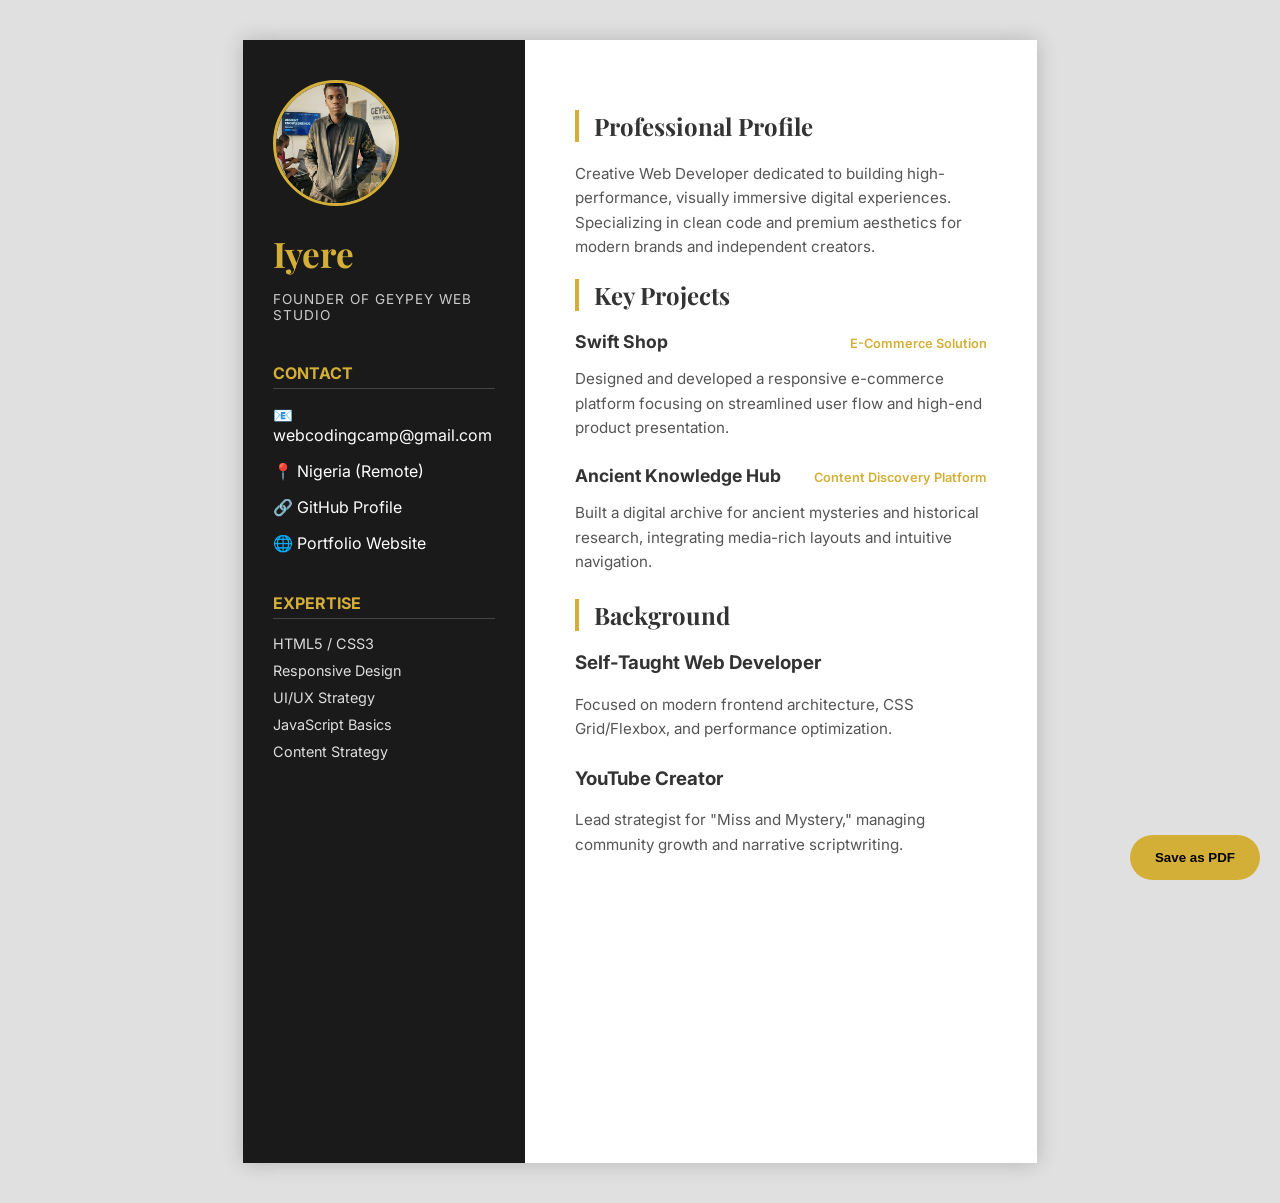
==== resume.html @ 139a02fc "Initial portfolio deployment" ====
<!DOCTYPE html>
<html lang="en">
<head>
    <meta charset="UTF-8">
    <meta name="viewport" content="width=device-width, initial-scale=1.0">
    <title>Iyere | Web Developer Resume</title>
    <link rel="stylesheet" href="resume-style.css">
    <link href="https://fonts.googleapis.com/css2?family=Inter:wght@300;400;600&family=Playfair+Display:wght@700&display=swap" rel="stylesheet">
</head>
<body>

    <div class="resume-container">
        <aside class="sidebar">
            <div class="profile-section">
                <img src="/img/resume-image.png" alt="Iyere" class="resume-photo">
                <h1>Iyere</h1>
                <p class="tagline">Founder of Geypey Web Studio</p>
            </div>

            <div class="contact-info">
                <h3>Contact</h3>
                <p>📧 webcodingcamp@gmail.com</p>
                <p>📍 Nigeria (Remote)</p>
                <p>🔗 <a href="https://github.com/iyeregodpower-ctrl" target="_blank">GitHub Profile</a></p>
                <p>🌐 <a href="#" target="_blank">Portfolio Website</a></p>
            </div>

            <div class="skills-section">
                <h3>Expertise</h3>
                <ul>
                    <li>HTML5 / CSS3</li>
                    <li>Responsive Design</li>
                    <li>UI/UX Strategy</li>
                    <li>JavaScript Basics</li>
                    <li>Content Strategy</li>
                </ul>
            </div>
        </aside>

        <main class="main-content">
            <section class="summary">
                <h2>Professional Profile</h2>
                <p>Creative Web Developer dedicated to building high-performance, visually immersive digital experiences. Specializing in clean code and premium aesthetics for modern brands and independent creators.</p>
            </section>

            <section class="projects">
                <h2>Key Projects</h2>
                
                <div class="project-item">
                    <div class="project-header">
                        <h3>Swift Shop</h3>
                        <span>E-Commerce Solution</span>
                    </div>
                    <p>Designed and developed a responsive e-commerce platform focusing on streamlined user flow and high-end product presentation.</p>
                </div>

                <div class="project-item">
                    <div class="project-header">
                        <h3>Ancient Knowledge Hub</h3>
                        <span>Content Discovery Platform</span>
                    </div>
                    <p>Built a digital archive for ancient mysteries and historical research, integrating media-rich layouts and intuitive navigation.</p>
                </div>
            </section>

            <section class="education">
                <h2>Background</h2>
                <div class="edu-item">
                    <h3>Self-Taught Web Developer</h3>
                    <p>Focused on modern frontend architecture, CSS Grid/Flexbox, and performance optimization.</p>
                </div>
                <div class="edu-item">
                    <h3>YouTube Creator</h3>
                    <p>Lead strategist for "Miss and Mystery," managing community growth and narrative scriptwriting.</p>
                </div>
            </section>
        </main>
    </div>

    <button onclick="window.print()" class="print-btn">Save as PDF</button>

</body>
</html>
---- resume-style.css ----
:root {
    --gold: #d4af37;
    --dark: #1a1a1a;
    --gray: #f4f4f4;
    --text: #333;
}

body {
    background: #e0e0e0;
    font-family: 'Inter', sans-serif;
    margin: 0;
    display: flex;
    justify-content: center;
    padding: 40px 0;
}

.resume-container {
    background: #fff;
    width: 210mm; /* A4 Width */
    min-height: 297mm; /* A4 Height */
    display: flex;
    box-shadow: 0 0 20px rgba(0,0,0,0.2);
}

/* Sidebar */
.sidebar {
    width: 35%;
    background: var(--dark);
    color: #fff;
    padding: 40px 30px;
}

.resume-photo {
    width: 120px;
    height: 120px;
    border-radius: 50%;
    border: 3px solid var(--gold);
    margin-bottom: 20px;
    object-fit: cover;
}

.sidebar h1 {
    font-family: 'Playfair Display', serif;
    font-size: 2.2rem;
    margin: 0;
    color: var(--gold);
}

.tagline {
    font-size: 0.85rem;
    color: #ccc;
    text-transform: uppercase;
    letter-spacing: 1px;
}

.sidebar h3 {
    color: var(--gold);
    border-bottom: 1px solid #444;
    padding-bottom: 5px;
    margin-top: 40px;
    font-size: 1rem;
    text-transform: uppercase;
}

.sidebar ul {
    list-style: none;
    padding: 0;
}

.sidebar li {
    margin-bottom: 10px;
    font-size: 0.9rem;
    color: #ddd;
}

.sidebar a { color: #fff; text-decoration: none; }

/* Main Content */
.main-content {
    width: 65%;
    padding: 50px;
    color: var(--text);
}

.main-content h2 {
    font-family: 'Playfair Display', serif;
    font-size: 1.5rem;
    border-left: 4px solid var(--gold);
    padding-left: 15px;
    margin-bottom: 20px;
}

.project-item, .edu-item {
    margin-bottom: 25px;
}

.project-header {
    display: flex;
    justify-content: space-between;
    align-items: baseline;
}

.project-header h3 { margin: 0; font-size: 1.1rem; }
.project-header span { color: var(--gold); font-weight: 600; font-size: 0.8rem; }

.main-content p {
    font-size: 0.95rem;
    line-height: 1.6;
    color: #555;
}

/* Print Button */
.print-btn {
    position: fixed;
    bottom: 20px;
    right: 20px;
    padding: 15px 25px;
    background: var(--gold);
    border: none;
    cursor: pointer;
    font-weight: bold;
    border-radius: 50px;
}

/* PRINT SETTINGS */
@media print {
    body { background: white; padding: 0; }
    .resume-container { box-shadow: none; width: 100%; }
    .print-btn { display: none; }
}
@media (max-width: 768px) {
    /* 1. Force the Contact Section to Stack */
    .contact-container {
        display: flex;
        flex-direction: column; /* This moves the form UNDER the text */
        align-items: center;    /* Centers everything horizontally */
        gap: 40px;
        width: 100% !important;
        padding: 0 5%;          /* Small side breathing room */
    }

    /* 2. Make Text and Form take 100% Width */
    .contact-text, 
    .contact-form {
        width: 100% !important;
        max-width: 100% !important;
        text-align: center;     /* Centers the headings and paragraphs */
    }

    /* 3. Center the Form Inputs and Button */
    .contact-form {
        margin: 0 auto;
        padding: 30px 20px;
    }

    .contact-form .btn {
        width: 100%;            /* Big, easy-to-tap button */
    }

    /* 4. Fix About Section and Resume Button */
    .about-container {
        flex-direction: column;
        text-align: center;
        width: 100%;
    }

    .resume-btn {
        width: 100%;
        display: block;
        margin-top: 20px;
    }
}

/* --- MOBILE FULL-WIDTH RESET --- */
@media (max-width: 768px) {
    /* 1. Remove the side-by-side flex layout */
    .resume-container {
        display: block; /* Stacks aside and main vertically */
        width: 100%;
        padding: 20px;
        box-shadow: none;
    }

    /* 2. Transform the Sidebar into a Top Header */
    .sidebar {
        width: 100% !important; /* Full width on mobile */
        text-align: center;
        padding: 40px 20px;
        border-radius: 15px 15px 0 0;
    }

    .resume-photo {
        margin: 0 auto 20px auto; /* Centers your image */
    }

    /* 3. Make Contact & Skills horizontal for better flow */
    .contact-info, .skills-section {
        display: block;
        text-align: center;
    }

    .sidebar ul {
        display: flex;
        flex-wrap: wrap;
        justify-content: center;
        gap: 15px;
        padding: 0;
    }

    /* 4. Expand Main Content to Full Screen */
    .main-content {
        width: 100% !important; /* Full width on mobile */
        padding: 40px 20px;
    }

    /* 5. Center the Titles for a Premium Feel */
    .main-content h2 {
        text-align: center;
        border-left: none;
        border-bottom: 2px solid var(--gold);
        padding-left: 0;
        padding-bottom: 10px;
    }
}
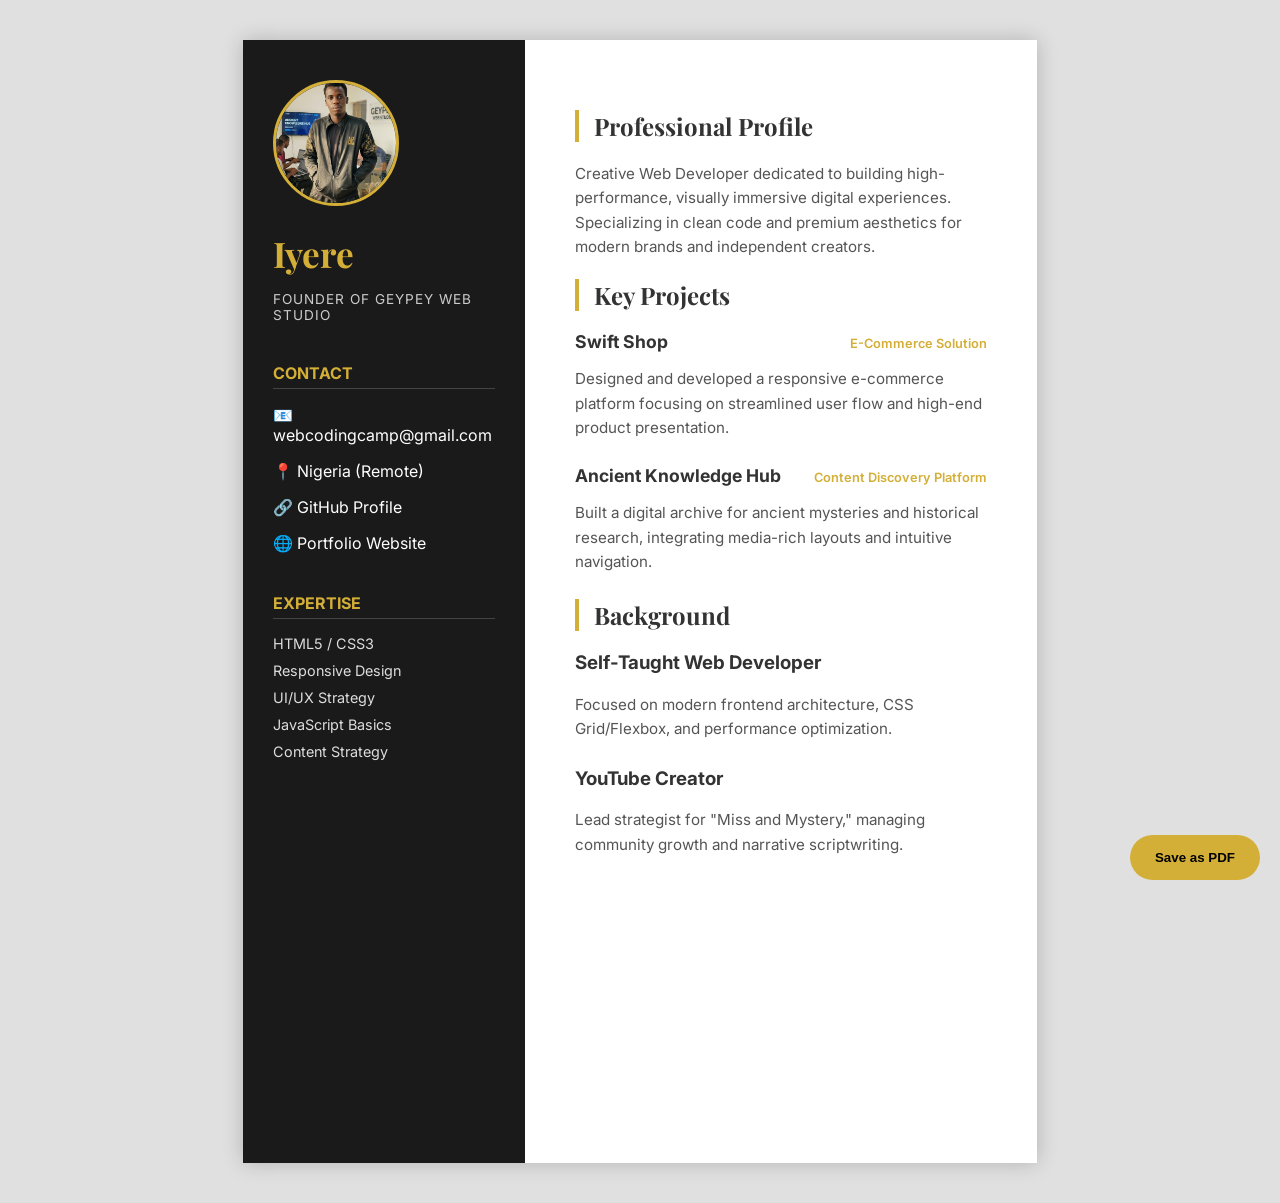
==== commit acca3ac4: "Add files via upload" ====
--- a/resume.html
+++ b/resume.html
@@ -1,83 +1,83 @@
-<!DOCTYPE html>
-<html lang="en">
-<head>
-    <meta charset="UTF-8">
-    <meta name="viewport" content="width=device-width, initial-scale=1.0">
-    <title>Iyere | Web Developer Resume</title>
-    <link rel="stylesheet" href="resume-style.css">
-    <link href="https://fonts.googleapis.com/css2?family=Inter:wght@300;400;600&family=Playfair+Display:wght@700&display=swap" rel="stylesheet">
-</head>
-<body>
-
-    <div class="resume-container">
-        <aside class="sidebar">
-            <div class="profile-section">
-                <img src="/img/resume-image.png" alt="Iyere" class="resume-photo">
-                <h1>Iyere</h1>
-                <p class="tagline">Founder of Geypey Web Studio</p>
-            </div>
-
-            <div class="contact-info">
-                <h3>Contact</h3>
-                <p>📧 webcodingcamp@gmail.com</p>
-                <p>📍 Nigeria (Remote)</p>
-                <p>🔗 <a href="https://github.com/iyeregodpower-ctrl" target="_blank">GitHub Profile</a></p>
-                <p>🌐 <a href="#" target="_blank">Portfolio Website</a></p>
-            </div>
-
-            <div class="skills-section">
-                <h3>Expertise</h3>
-                <ul>
-                    <li>HTML5 / CSS3</li>
-                    <li>Responsive Design</li>
-                    <li>UI/UX Strategy</li>
-                    <li>JavaScript Basics</li>
-                    <li>Content Strategy</li>
-                </ul>
-            </div>
-        </aside>
-
-        <main class="main-content">
-            <section class="summary">
-                <h2>Professional Profile</h2>
-                <p>Creative Web Developer dedicated to building high-performance, visually immersive digital experiences. Specializing in clean code and premium aesthetics for modern brands and independent creators.</p>
-            </section>
-
-            <section class="projects">
-                <h2>Key Projects</h2>
-                
-                <div class="project-item">
-                    <div class="project-header">
-                        <h3>Swift Shop</h3>
-                        <span>E-Commerce Solution</span>
-                    </div>
-                    <p>Designed and developed a responsive e-commerce platform focusing on streamlined user flow and high-end product presentation.</p>
-                </div>
-
-                <div class="project-item">
-                    <div class="project-header">
-                        <h3>Ancient Knowledge Hub</h3>
-                        <span>Content Discovery Platform</span>
-                    </div>
-                    <p>Built a digital archive for ancient mysteries and historical research, integrating media-rich layouts and intuitive navigation.</p>
-                </div>
-            </section>
-
-            <section class="education">
-                <h2>Background</h2>
-                <div class="edu-item">
-                    <h3>Self-Taught Web Developer</h3>
-                    <p>Focused on modern frontend architecture, CSS Grid/Flexbox, and performance optimization.</p>
-                </div>
-                <div class="edu-item">
-                    <h3>YouTube Creator</h3>
-                    <p>Lead strategist for "Miss and Mystery," managing community growth and narrative scriptwriting.</p>
-                </div>
-            </section>
-        </main>
-    </div>
-
-    <button onclick="window.print()" class="print-btn">Save as PDF</button>
-
-</body>
+<!DOCTYPE html>
+<html lang="en">
+<head>
+    <meta charset="UTF-8">
+    <meta name="viewport" content="width=device-width, initial-scale=1.0">
+    <title>Iyere | Web Developer Resume</title>
+    <link rel="stylesheet" href="resume-style.css">
+    <link href="https://fonts.googleapis.com/css2?family=Inter:wght@300;400;600&family=Playfair+Display:wght@700&display=swap" rel="stylesheet">
+</head>
+<body>
+
+    <div class="resume-container">
+        <aside class="sidebar">
+            <div class="profile-section">
+                <img src="/img/resume-image.png" alt="Iyere" class="resume-photo">
+                <h1>Iyere</h1>
+                <p class="tagline">Founder of Geypey Web Studio</p>
+            </div>
+
+            <div class="contact-info">
+                <h3>Contact</h3>
+                <p>📧 webcodingcamp@gmail.com</p>
+                <p>📍 Nigeria (Remote)</p>
+                <p>🔗 <a href="https://github.com/iyeregodpower-ctrl" target="_blank">GitHub Profile</a></p>
+                <p>🌐 <a href="#" target="_blank">Portfolio Website</a></p>
+            </div>
+
+            <div class="skills-section">
+                <h3>Expertise</h3>
+                <ul>
+                    <li>HTML5 / CSS3</li>
+                    <li>Responsive Design</li>
+                    <li>UI/UX Strategy</li>
+                    <li>JavaScript Basics</li>
+                    <li>Content Strategy</li>
+                </ul>
+            </div>
+        </aside>
+
+        <main class="main-content">
+            <section class="summary">
+                <h2>Professional Profile</h2>
+                <p>Creative Web Developer dedicated to building high-performance, visually immersive digital experiences. Specializing in clean code and premium aesthetics for modern brands and independent creators.</p>
+            </section>
+
+            <section class="projects">
+                <h2>Key Projects</h2>
+                
+                <div class="project-item">
+                    <div class="project-header">
+                        <h3>Swift Shop</h3>
+                        <span>E-Commerce Solution</span>
+                    </div>
+                    <p>Designed and developed a responsive e-commerce platform focusing on streamlined user flow and high-end product presentation.</p>
+                </div>
+
+                <div class="project-item">
+                    <div class="project-header">
+                        <h3>Ancient Knowledge Hub</h3>
+                        <span>Content Discovery Platform</span>
+                    </div>
+                    <p>Built a digital archive for ancient mysteries and historical research, integrating media-rich layouts and intuitive navigation.</p>
+                </div>
+            </section>
+
+            <section class="education">
+                <h2>Background</h2>
+                <div class="edu-item">
+                    <h3>Self-Taught Web Developer</h3>
+                    <p>Focused on modern frontend architecture, CSS Grid/Flexbox, and performance optimization.</p>
+                </div>
+                <div class="edu-item">
+                    <h3>YouTube Creator</h3>
+                    <p>Lead strategist for "Miss and Mystery," managing community growth and narrative scriptwriting.</p>
+                </div>
+            </section>
+        </main>
+    </div>
+
+    <button onclick="window.print()" class="print-btn">Save as PDF</button>
+
+</body>
 </html>
--- a/resume-style.css
+++ b/resume-style.css
@@ -1,224 +1,224 @@
-:root {
-    --gold: #d4af37;
-    --dark: #1a1a1a;
-    --gray: #f4f4f4;
-    --text: #333;
-}
-
-body {
-    background: #e0e0e0;
-    font-family: 'Inter', sans-serif;
-    margin: 0;
-    display: flex;
-    justify-content: center;
-    padding: 40px 0;
-}
-
-.resume-container {
-    background: #fff;
-    width: 210mm; /* A4 Width */
-    min-height: 297mm; /* A4 Height */
-    display: flex;
-    box-shadow: 0 0 20px rgba(0,0,0,0.2);
-}
-
-/* Sidebar */
-.sidebar {
-    width: 35%;
-    background: var(--dark);
-    color: #fff;
-    padding: 40px 30px;
-}
-
-.resume-photo {
-    width: 120px;
-    height: 120px;
-    border-radius: 50%;
-    border: 3px solid var(--gold);
-    margin-bottom: 20px;
-    object-fit: cover;
-}
-
-.sidebar h1 {
-    font-family: 'Playfair Display', serif;
-    font-size: 2.2rem;
-    margin: 0;
-    color: var(--gold);
-}
-
-.tagline {
-    font-size: 0.85rem;
-    color: #ccc;
-    text-transform: uppercase;
-    letter-spacing: 1px;
-}
-
-.sidebar h3 {
-    color: var(--gold);
-    border-bottom: 1px solid #444;
-    padding-bottom: 5px;
-    margin-top: 40px;
-    font-size: 1rem;
-    text-transform: uppercase;
-}
-
-.sidebar ul {
-    list-style: none;
-    padding: 0;
-}
-
-.sidebar li {
-    margin-bottom: 10px;
-    font-size: 0.9rem;
-    color: #ddd;
-}
-
-.sidebar a { color: #fff; text-decoration: none; }
-
-/* Main Content */
-.main-content {
-    width: 65%;
-    padding: 50px;
-    color: var(--text);
-}
-
-.main-content h2 {
-    font-family: 'Playfair Display', serif;
-    font-size: 1.5rem;
-    border-left: 4px solid var(--gold);
-    padding-left: 15px;
-    margin-bottom: 20px;
-}
-
-.project-item, .edu-item {
-    margin-bottom: 25px;
-}
-
-.project-header {
-    display: flex;
-    justify-content: space-between;
-    align-items: baseline;
-}
-
-.project-header h3 { margin: 0; font-size: 1.1rem; }
-.project-header span { color: var(--gold); font-weight: 600; font-size: 0.8rem; }
-
-.main-content p {
-    font-size: 0.95rem;
-    line-height: 1.6;
-    color: #555;
-}
-
-/* Print Button */
-.print-btn {
-    position: fixed;
-    bottom: 20px;
-    right: 20px;
-    padding: 15px 25px;
-    background: var(--gold);
-    border: none;
-    cursor: pointer;
-    font-weight: bold;
-    border-radius: 50px;
-}
-
-/* PRINT SETTINGS */
-@media print {
-    body { background: white; padding: 0; }
-    .resume-container { box-shadow: none; width: 100%; }
-    .print-btn { display: none; }
-}
-@media (max-width: 768px) {
-    /* 1. Force the Contact Section to Stack */
-    .contact-container {
-        display: flex;
-        flex-direction: column; /* This moves the form UNDER the text */
-        align-items: center;    /* Centers everything horizontally */
-        gap: 40px;
-        width: 100% !important;
-        padding: 0 5%;          /* Small side breathing room */
-    }
-
-    /* 2. Make Text and Form take 100% Width */
-    .contact-text, 
-    .contact-form {
-        width: 100% !important;
-        max-width: 100% !important;
-        text-align: center;     /* Centers the headings and paragraphs */
-    }
-
-    /* 3. Center the Form Inputs and Button */
-    .contact-form {
-        margin: 0 auto;
-        padding: 30px 20px;
-    }
-
-    .contact-form .btn {
-        width: 100%;            /* Big, easy-to-tap button */
-    }
-
-    /* 4. Fix About Section and Resume Button */
-    .about-container {
-        flex-direction: column;
-        text-align: center;
-        width: 100%;
-    }
-
-    .resume-btn {
-        width: 100%;
-        display: block;
-        margin-top: 20px;
-    }
-}
-
-/* --- MOBILE FULL-WIDTH RESET --- */
-@media (max-width: 768px) {
-    /* 1. Remove the side-by-side flex layout */
-    .resume-container {
-        display: block; /* Stacks aside and main vertically */
-        width: 100%;
-        padding: 20px;
-        box-shadow: none;
-    }
-
-    /* 2. Transform the Sidebar into a Top Header */
-    .sidebar {
-        width: 100% !important; /* Full width on mobile */
-        text-align: center;
-        padding: 40px 20px;
-        border-radius: 15px 15px 0 0;
-    }
-
-    .resume-photo {
-        margin: 0 auto 20px auto; /* Centers your image */
-    }
-
-    /* 3. Make Contact & Skills horizontal for better flow */
-    .contact-info, .skills-section {
-        display: block;
-        text-align: center;
-    }
-
-    .sidebar ul {
-        display: flex;
-        flex-wrap: wrap;
-        justify-content: center;
-        gap: 15px;
-        padding: 0;
-    }
-
-    /* 4. Expand Main Content to Full Screen */
-    .main-content {
-        width: 100% !important; /* Full width on mobile */
-        padding: 40px 20px;
-    }
-
-    /* 5. Center the Titles for a Premium Feel */
-    .main-content h2 {
-        text-align: center;
-        border-left: none;
-        border-bottom: 2px solid var(--gold);
-        padding-left: 0;
-        padding-bottom: 10px;
-    }
+:root {
+    --gold: #d4af37;
+    --dark: #1a1a1a;
+    --gray: #f4f4f4;
+    --text: #333;
+}
+
+body {
+    background: #e0e0e0;
+    font-family: 'Inter', sans-serif;
+    margin: 0;
+    display: flex;
+    justify-content: center;
+    padding: 40px 0;
+}
+
+.resume-container {
+    background: #fff;
+    width: 210mm; /* A4 Width */
+    min-height: 297mm; /* A4 Height */
+    display: flex;
+    box-shadow: 0 0 20px rgba(0,0,0,0.2);
+}
+
+/* Sidebar */
+.sidebar {
+    width: 35%;
+    background: var(--dark);
+    color: #fff;
+    padding: 40px 30px;
+}
+
+.resume-photo {
+    width: 120px;
+    height: 120px;
+    border-radius: 50%;
+    border: 3px solid var(--gold);
+    margin-bottom: 20px;
+    object-fit: cover;
+}
+
+.sidebar h1 {
+    font-family: 'Playfair Display', serif;
+    font-size: 2.2rem;
+    margin: 0;
+    color: var(--gold);
+}
+
+.tagline {
+    font-size: 0.85rem;
+    color: #ccc;
+    text-transform: uppercase;
+    letter-spacing: 1px;
+}
+
+.sidebar h3 {
+    color: var(--gold);
+    border-bottom: 1px solid #444;
+    padding-bottom: 5px;
+    margin-top: 40px;
+    font-size: 1rem;
+    text-transform: uppercase;
+}
+
+.sidebar ul {
+    list-style: none;
+    padding: 0;
+}
+
+.sidebar li {
+    margin-bottom: 10px;
+    font-size: 0.9rem;
+    color: #ddd;
+}
+
+.sidebar a { color: #fff; text-decoration: none; }
+
+/* Main Content */
+.main-content {
+    width: 65%;
+    padding: 50px;
+    color: var(--text);
+}
+
+.main-content h2 {
+    font-family: 'Playfair Display', serif;
+    font-size: 1.5rem;
+    border-left: 4px solid var(--gold);
+    padding-left: 15px;
+    margin-bottom: 20px;
+}
+
+.project-item, .edu-item {
+    margin-bottom: 25px;
+}
+
+.project-header {
+    display: flex;
+    justify-content: space-between;
+    align-items: baseline;
+}
+
+.project-header h3 { margin: 0; font-size: 1.1rem; }
+.project-header span { color: var(--gold); font-weight: 600; font-size: 0.8rem; }
+
+.main-content p {
+    font-size: 0.95rem;
+    line-height: 1.6;
+    color: #555;
+}
+
+/* Print Button */
+.print-btn {
+    position: fixed;
+    bottom: 20px;
+    right: 20px;
+    padding: 15px 25px;
+    background: var(--gold);
+    border: none;
+    cursor: pointer;
+    font-weight: bold;
+    border-radius: 50px;
+}
+
+/* PRINT SETTINGS */
+@media print {
+    body { background: white; padding: 0; }
+    .resume-container { box-shadow: none; width: 100%; }
+    .print-btn { display: none; }
+}
+@media (max-width: 768px) {
+    /* 1. Force the Contact Section to Stack */
+    .contact-container {
+        display: flex;
+        flex-direction: column; /* This moves the form UNDER the text */
+        align-items: center;    /* Centers everything horizontally */
+        gap: 40px;
+        width: 100% !important;
+        padding: 0 5%;          /* Small side breathing room */
+    }
+
+    /* 2. Make Text and Form take 100% Width */
+    .contact-text, 
+    .contact-form {
+        width: 100% !important;
+        max-width: 100% !important;
+        text-align: center;     /* Centers the headings and paragraphs */
+    }
+
+    /* 3. Center the Form Inputs and Button */
+    .contact-form {
+        margin: 0 auto;
+        padding: 30px 20px;
+    }
+
+    .contact-form .btn {
+        width: 100%;            /* Big, easy-to-tap button */
+    }
+
+    /* 4. Fix About Section and Resume Button */
+    .about-container {
+        flex-direction: column;
+        text-align: center;
+        width: 100%;
+    }
+
+    .resume-btn {
+        width: 100%;
+        display: block;
+        margin-top: 20px;
+    }
+}
+
+/* --- MOBILE FULL-WIDTH RESET --- */
+@media (max-width: 768px) {
+    /* 1. Remove the side-by-side flex layout */
+    .resume-container {
+        display: block; /* Stacks aside and main vertically */
+        width: 100%;
+        padding: 20px;
+        box-shadow: none;
+    }
+
+    /* 2. Transform the Sidebar into a Top Header */
+    .sidebar {
+        width: 100% !important; /* Full width on mobile */
+        text-align: center;
+        padding: 40px 20px;
+        border-radius: 15px 15px 0 0;
+    }
+
+    .resume-photo {
+        margin: 0 auto 20px auto; /* Centers your image */
+    }
+
+    /* 3. Make Contact & Skills horizontal for better flow */
+    .contact-info, .skills-section {
+        display: block;
+        text-align: center;
+    }
+
+    .sidebar ul {
+        display: flex;
+        flex-wrap: wrap;
+        justify-content: center;
+        gap: 15px;
+        padding: 0;
+    }
+
+    /* 4. Expand Main Content to Full Screen */
+    .main-content {
+        width: 100% !important; /* Full width on mobile */
+        padding: 40px 20px;
+    }
+
+    /* 5. Center the Titles for a Premium Feel */
+    .main-content h2 {
+        text-align: center;
+        border-left: none;
+        border-bottom: 2px solid var(--gold);
+        padding-left: 0;
+        padding-bottom: 10px;
+    }
 }
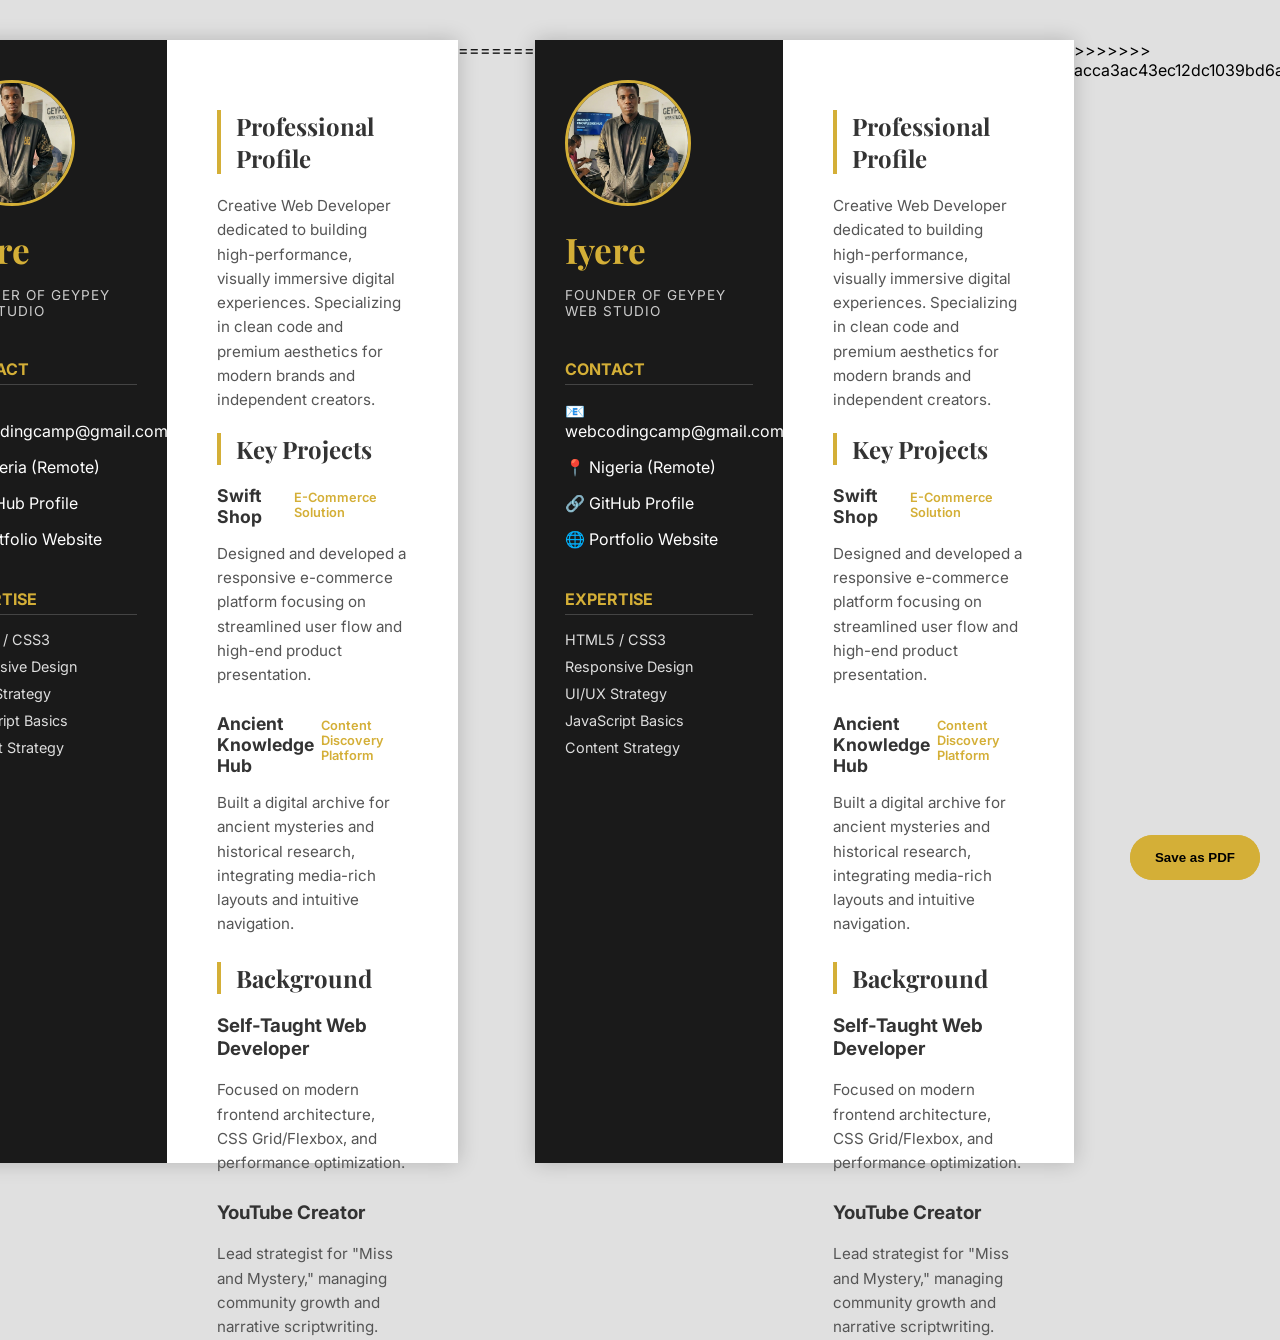
==== commit 27894f0d: "Resolved merge conflicts" ====
--- a/resume.html
+++ b/resume.html
@@ -1,83 +1,168 @@
-<!DOCTYPE html>
-<html lang="en">
-<head>
-    <meta charset="UTF-8">
-    <meta name="viewport" content="width=device-width, initial-scale=1.0">
-    <title>Iyere | Web Developer Resume</title>
-    <link rel="stylesheet" href="resume-style.css">
-    <link href="https://fonts.googleapis.com/css2?family=Inter:wght@300;400;600&family=Playfair+Display:wght@700&display=swap" rel="stylesheet">
-</head>
-<body>
-
-    <div class="resume-container">
-        <aside class="sidebar">
-            <div class="profile-section">
-                <img src="/img/resume-image.png" alt="Iyere" class="resume-photo">
-                <h1>Iyere</h1>
-                <p class="tagline">Founder of Geypey Web Studio</p>
-            </div>
-
-            <div class="contact-info">
-                <h3>Contact</h3>
-                <p>📧 webcodingcamp@gmail.com</p>
-                <p>📍 Nigeria (Remote)</p>
-                <p>🔗 <a href="https://github.com/iyeregodpower-ctrl" target="_blank">GitHub Profile</a></p>
-                <p>🌐 <a href="#" target="_blank">Portfolio Website</a></p>
-            </div>
-
-            <div class="skills-section">
-                <h3>Expertise</h3>
-                <ul>
-                    <li>HTML5 / CSS3</li>
-                    <li>Responsive Design</li>
-                    <li>UI/UX Strategy</li>
-                    <li>JavaScript Basics</li>
-                    <li>Content Strategy</li>
-                </ul>
-            </div>
-        </aside>
-
-        <main class="main-content">
-            <section class="summary">
-                <h2>Professional Profile</h2>
-                <p>Creative Web Developer dedicated to building high-performance, visually immersive digital experiences. Specializing in clean code and premium aesthetics for modern brands and independent creators.</p>
-            </section>
-
-            <section class="projects">
-                <h2>Key Projects</h2>
-                
-                <div class="project-item">
-                    <div class="project-header">
-                        <h3>Swift Shop</h3>
-                        <span>E-Commerce Solution</span>
-                    </div>
-                    <p>Designed and developed a responsive e-commerce platform focusing on streamlined user flow and high-end product presentation.</p>
-                </div>
-
-                <div class="project-item">
-                    <div class="project-header">
-                        <h3>Ancient Knowledge Hub</h3>
-                        <span>Content Discovery Platform</span>
-                    </div>
-                    <p>Built a digital archive for ancient mysteries and historical research, integrating media-rich layouts and intuitive navigation.</p>
-                </div>
-            </section>
-
-            <section class="education">
-                <h2>Background</h2>
-                <div class="edu-item">
-                    <h3>Self-Taught Web Developer</h3>
-                    <p>Focused on modern frontend architecture, CSS Grid/Flexbox, and performance optimization.</p>
-                </div>
-                <div class="edu-item">
-                    <h3>YouTube Creator</h3>
-                    <p>Lead strategist for "Miss and Mystery," managing community growth and narrative scriptwriting.</p>
-                </div>
-            </section>
-        </main>
-    </div>
-
-    <button onclick="window.print()" class="print-btn">Save as PDF</button>
-
-</body>
+<<<<<<< HEAD
+<!DOCTYPE html>
+<html lang="en">
+<head>
+    <meta charset="UTF-8">
+    <meta name="viewport" content="width=device-width, initial-scale=1.0">
+    <title>Iyere | Web Developer Resume</title>
+    <link rel="stylesheet" href="resume-style.css">
+    <link href="https://fonts.googleapis.com/css2?family=Inter:wght@300;400;600&family=Playfair+Display:wght@700&display=swap" rel="stylesheet">
+</head>
+<body>
+
+    <div class="resume-container">
+        <aside class="sidebar">
+            <div class="profile-section">
+                <img src="img/resume-image.png" alt="Iyere" class="resume-photo">
+                <h1>Iyere</h1>
+                <p class="tagline">Founder of Geypey Web Studio</p>
+            </div>
+
+            <div class="contact-info">
+                <h3>Contact</h3>
+                <p>📧 webcodingcamp@gmail.com</p>
+                <p>📍 Nigeria (Remote)</p>
+                <p>🔗 <a href="https://github.com/iyeregodpower-ctrl" target="_blank">GitHub Profile</a></p>
+                <p>🌐 <a href="#" target="_blank">Portfolio Website</a></p>
+            </div>
+
+            <div class="skills-section">
+                <h3>Expertise</h3>
+                <ul>
+                    <li>HTML5 / CSS3</li>
+                    <li>Responsive Design</li>
+                    <li>UI/UX Strategy</li>
+                    <li>JavaScript Basics</li>
+                    <li>Content Strategy</li>
+                </ul>
+            </div>
+        </aside>
+
+        <main class="main-content">
+            <section class="summary">
+                <h2>Professional Profile</h2>
+                <p>Creative Web Developer dedicated to building high-performance, visually immersive digital experiences. Specializing in clean code and premium aesthetics for modern brands and independent creators.</p>
+            </section>
+
+            <section class="projects">
+                <h2>Key Projects</h2>
+                
+                <div class="project-item">
+                    <div class="project-header">
+                        <h3>Swift Shop</h3>
+                        <span>E-Commerce Solution</span>
+                    </div>
+                    <p>Designed and developed a responsive e-commerce platform focusing on streamlined user flow and high-end product presentation.</p>
+                </div>
+
+                <div class="project-item">
+                    <div class="project-header">
+                        <h3>Ancient Knowledge Hub</h3>
+                        <span>Content Discovery Platform</span>
+                    </div>
+                    <p>Built a digital archive for ancient mysteries and historical research, integrating media-rich layouts and intuitive navigation.</p>
+                </div>
+            </section>
+
+            <section class="education">
+                <h2>Background</h2>
+                <div class="edu-item">
+                    <h3>Self-Taught Web Developer</h3>
+                    <p>Focused on modern frontend architecture, CSS Grid/Flexbox, and performance optimization.</p>
+                </div>
+                <div class="edu-item">
+                    <h3>YouTube Creator</h3>
+                    <p>Lead strategist for "Miss and Mystery," managing community growth and narrative scriptwriting.</p>
+                </div>
+            </section>
+        </main>
+    </div>
+
+    <button onclick="window.print()" class="print-btn">Save as PDF</button>
+
+</body>
+=======
+<!DOCTYPE html>
+<html lang="en">
+<head>
+    <meta charset="UTF-8">
+    <meta name="viewport" content="width=device-width, initial-scale=1.0">
+    <title>Iyere | Web Developer Resume</title>
+    <link rel="stylesheet" href="resume-style.css">
+    <link href="https://fonts.googleapis.com/css2?family=Inter:wght@300;400;600&family=Playfair+Display:wght@700&display=swap" rel="stylesheet">
+</head>
+<body>
+
+    <div class="resume-container">
+        <aside class="sidebar">
+            <div class="profile-section">
+                <img src="/img/resume-image.png" alt="Iyere" class="resume-photo">
+                <h1>Iyere</h1>
+                <p class="tagline">Founder of Geypey Web Studio</p>
+            </div>
+
+            <div class="contact-info">
+                <h3>Contact</h3>
+                <p>📧 webcodingcamp@gmail.com</p>
+                <p>📍 Nigeria (Remote)</p>
+                <p>🔗 <a href="https://github.com/iyeregodpower-ctrl" target="_blank">GitHub Profile</a></p>
+                <p>🌐 <a href="#" target="_blank">Portfolio Website</a></p>
+            </div>
+
+            <div class="skills-section">
+                <h3>Expertise</h3>
+                <ul>
+                    <li>HTML5 / CSS3</li>
+                    <li>Responsive Design</li>
+                    <li>UI/UX Strategy</li>
+                    <li>JavaScript Basics</li>
+                    <li>Content Strategy</li>
+                </ul>
+            </div>
+        </aside>
+
+        <main class="main-content">
+            <section class="summary">
+                <h2>Professional Profile</h2>
+                <p>Creative Web Developer dedicated to building high-performance, visually immersive digital experiences. Specializing in clean code and premium aesthetics for modern brands and independent creators.</p>
+            </section>
+
+            <section class="projects">
+                <h2>Key Projects</h2>
+                
+                <div class="project-item">
+                    <div class="project-header">
+                        <h3>Swift Shop</h3>
+                        <span>E-Commerce Solution</span>
+                    </div>
+                    <p>Designed and developed a responsive e-commerce platform focusing on streamlined user flow and high-end product presentation.</p>
+                </div>
+
+                <div class="project-item">
+                    <div class="project-header">
+                        <h3>Ancient Knowledge Hub</h3>
+                        <span>Content Discovery Platform</span>
+                    </div>
+                    <p>Built a digital archive for ancient mysteries and historical research, integrating media-rich layouts and intuitive navigation.</p>
+                </div>
+            </section>
+
+            <section class="education">
+                <h2>Background</h2>
+                <div class="edu-item">
+                    <h3>Self-Taught Web Developer</h3>
+                    <p>Focused on modern frontend architecture, CSS Grid/Flexbox, and performance optimization.</p>
+                </div>
+                <div class="edu-item">
+                    <h3>YouTube Creator</h3>
+                    <p>Lead strategist for "Miss and Mystery," managing community growth and narrative scriptwriting.</p>
+                </div>
+            </section>
+        </main>
+    </div>
+
+    <button onclick="window.print()" class="print-btn">Save as PDF</button>
+
+</body>
+>>>>>>> acca3ac43ec12dc1039bd6a8716cd4d06bcf303f
 </html>
--- a/resume-style.css
+++ b/resume-style.css
@@ -1,224 +1,448 @@
-:root {
-    --gold: #d4af37;
-    --dark: #1a1a1a;
-    --gray: #f4f4f4;
-    --text: #333;
-}
-
-body {
-    background: #e0e0e0;
-    font-family: 'Inter', sans-serif;
-    margin: 0;
-    display: flex;
-    justify-content: center;
-    padding: 40px 0;
-}
-
-.resume-container {
-    background: #fff;
-    width: 210mm; /* A4 Width */
-    min-height: 297mm; /* A4 Height */
-    display: flex;
-    box-shadow: 0 0 20px rgba(0,0,0,0.2);
-}
-
-/* Sidebar */
-.sidebar {
-    width: 35%;
-    background: var(--dark);
-    color: #fff;
-    padding: 40px 30px;
-}
-
-.resume-photo {
-    width: 120px;
-    height: 120px;
-    border-radius: 50%;
-    border: 3px solid var(--gold);
-    margin-bottom: 20px;
-    object-fit: cover;
-}
-
-.sidebar h1 {
-    font-family: 'Playfair Display', serif;
-    font-size: 2.2rem;
-    margin: 0;
-    color: var(--gold);
-}
-
-.tagline {
-    font-size: 0.85rem;
-    color: #ccc;
-    text-transform: uppercase;
-    letter-spacing: 1px;
-}
-
-.sidebar h3 {
-    color: var(--gold);
-    border-bottom: 1px solid #444;
-    padding-bottom: 5px;
-    margin-top: 40px;
-    font-size: 1rem;
-    text-transform: uppercase;
-}
-
-.sidebar ul {
-    list-style: none;
-    padding: 0;
-}
-
-.sidebar li {
-    margin-bottom: 10px;
-    font-size: 0.9rem;
-    color: #ddd;
-}
-
-.sidebar a { color: #fff; text-decoration: none; }
-
-/* Main Content */
-.main-content {
-    width: 65%;
-    padding: 50px;
-    color: var(--text);
-}
-
-.main-content h2 {
-    font-family: 'Playfair Display', serif;
-    font-size: 1.5rem;
-    border-left: 4px solid var(--gold);
-    padding-left: 15px;
-    margin-bottom: 20px;
-}
-
-.project-item, .edu-item {
-    margin-bottom: 25px;
-}
-
-.project-header {
-    display: flex;
-    justify-content: space-between;
-    align-items: baseline;
-}
-
-.project-header h3 { margin: 0; font-size: 1.1rem; }
-.project-header span { color: var(--gold); font-weight: 600; font-size: 0.8rem; }
-
-.main-content p {
-    font-size: 0.95rem;
-    line-height: 1.6;
-    color: #555;
-}
-
-/* Print Button */
-.print-btn {
-    position: fixed;
-    bottom: 20px;
-    right: 20px;
-    padding: 15px 25px;
-    background: var(--gold);
-    border: none;
-    cursor: pointer;
-    font-weight: bold;
-    border-radius: 50px;
-}
-
-/* PRINT SETTINGS */
-@media print {
-    body { background: white; padding: 0; }
-    .resume-container { box-shadow: none; width: 100%; }
-    .print-btn { display: none; }
-}
-@media (max-width: 768px) {
-    /* 1. Force the Contact Section to Stack */
-    .contact-container {
-        display: flex;
-        flex-direction: column; /* This moves the form UNDER the text */
-        align-items: center;    /* Centers everything horizontally */
-        gap: 40px;
-        width: 100% !important;
-        padding: 0 5%;          /* Small side breathing room */
-    }
-
-    /* 2. Make Text and Form take 100% Width */
-    .contact-text, 
-    .contact-form {
-        width: 100% !important;
-        max-width: 100% !important;
-        text-align: center;     /* Centers the headings and paragraphs */
-    }
-
-    /* 3. Center the Form Inputs and Button */
-    .contact-form {
-        margin: 0 auto;
-        padding: 30px 20px;
-    }
-
-    .contact-form .btn {
-        width: 100%;            /* Big, easy-to-tap button */
-    }
-
-    /* 4. Fix About Section and Resume Button */
-    .about-container {
-        flex-direction: column;
-        text-align: center;
-        width: 100%;
-    }
-
-    .resume-btn {
-        width: 100%;
-        display: block;
-        margin-top: 20px;
-    }
-}
-
-/* --- MOBILE FULL-WIDTH RESET --- */
-@media (max-width: 768px) {
-    /* 1. Remove the side-by-side flex layout */
-    .resume-container {
-        display: block; /* Stacks aside and main vertically */
-        width: 100%;
-        padding: 20px;
-        box-shadow: none;
-    }
-
-    /* 2. Transform the Sidebar into a Top Header */
-    .sidebar {
-        width: 100% !important; /* Full width on mobile */
-        text-align: center;
-        padding: 40px 20px;
-        border-radius: 15px 15px 0 0;
-    }
-
-    .resume-photo {
-        margin: 0 auto 20px auto; /* Centers your image */
-    }
-
-    /* 3. Make Contact & Skills horizontal for better flow */
-    .contact-info, .skills-section {
-        display: block;
-        text-align: center;
-    }
-
-    .sidebar ul {
-        display: flex;
-        flex-wrap: wrap;
-        justify-content: center;
-        gap: 15px;
-        padding: 0;
-    }
-
-    /* 4. Expand Main Content to Full Screen */
-    .main-content {
-        width: 100% !important; /* Full width on mobile */
-        padding: 40px 20px;
-    }
-
-    /* 5. Center the Titles for a Premium Feel */
-    .main-content h2 {
-        text-align: center;
-        border-left: none;
-        border-bottom: 2px solid var(--gold);
-        padding-left: 0;
-        padding-bottom: 10px;
-    }
+:root {
+    --gold: #d4af37;
+    --dark: #1a1a1a;
+    --gray: #f4f4f4;
+    --text: #333;
+}
+
+body {
+    background: #e0e0e0;
+    font-family: 'Inter', sans-serif;
+    margin: 0;
+    display: flex;
+    justify-content: center;
+    padding: 40px 0;
+}
+
+.resume-container {
+    background: #fff;
+    width: 210mm; /* A4 Width */
+    min-height: 297mm; /* A4 Height */
+    display: flex;
+    box-shadow: 0 0 20px rgba(0,0,0,0.2);
+}
+
+/* Sidebar */
+.sidebar {
+    width: 35%;
+    background: var(--dark);
+    color: #fff;
+    padding: 40px 30px;
+}
+
+.resume-photo {
+    width: 120px;
+    height: 120px;
+    border-radius: 50%;
+    border: 3px solid var(--gold);
+    margin-bottom: 20px;
+    object-fit: cover;
+}
+
+.sidebar h1 {
+    font-family: 'Playfair Display', serif;
+    font-size: 2.2rem;
+    margin: 0;
+    color: var(--gold);
+}
+
+.tagline {
+    font-size: 0.85rem;
+    color: #ccc;
+    text-transform: uppercase;
+    letter-spacing: 1px;
+}
+
+.sidebar h3 {
+    color: var(--gold);
+    border-bottom: 1px solid #444;
+    padding-bottom: 5px;
+    margin-top: 40px;
+    font-size: 1rem;
+    text-transform: uppercase;
+}
+
+.sidebar ul {
+    list-style: none;
+    padding: 0;
+}
+
+.sidebar li {
+    margin-bottom: 10px;
+    font-size: 0.9rem;
+    color: #ddd;
+}
+
+.sidebar a { color: #fff; text-decoration: none; }
+
+/* Main Content */
+.main-content {
+    width: 65%;
+    padding: 50px;
+    color: var(--text);
+}
+
+.main-content h2 {
+    font-family: 'Playfair Display', serif;
+    font-size: 1.5rem;
+    border-left: 4px solid var(--gold);
+    padding-left: 15px;
+    margin-bottom: 20px;
+}
+
+.project-item, .edu-item {
+    margin-bottom: 25px;
+}
+
+.project-header {
+    display: flex;
+    justify-content: space-between;
+    align-items: baseline;
+}
+
+.project-header h3 { margin: 0; font-size: 1.1rem; }
+.project-header span { color: var(--gold); font-weight: 600; font-size: 0.8rem; }
+
+.main-content p {
+    font-size: 0.95rem;
+    line-height: 1.6;
+    color: #555;
+}
+
+/* Print Button */
+.print-btn {
+    position: fixed;
+    bottom: 20px;
+    right: 20px;
+    padding: 15px 25px;
+    background: var(--gold);
+    border: none;
+    cursor: pointer;
+    font-weight: bold;
+    border-radius: 50px;
+}
+
+/* PRINT SETTINGS */
+@media print {
+    body { background: white; padding: 0; }
+    .resume-container { box-shadow: none; width: 100%; }
+    .print-btn { display: none; }
+}
+@media (max-width: 768px) {
+    /* 1. Force the Contact Section to Stack */
+    .contact-container {
+        display: flex;
+        flex-direction: column; /* This moves the form UNDER the text */
+        align-items: center;    /* Centers everything horizontally */
+        gap: 40px;
+        width: 100% !important;
+        padding: 0 5%;          /* Small side breathing room */
+    }
+
+    /* 2. Make Text and Form take 100% Width */
+    .contact-text, 
+    .contact-form {
+        width: 100% !important;
+        max-width: 100% !important;
+        text-align: center;     /* Centers the headings and paragraphs */
+    }
+
+    /* 3. Center the Form Inputs and Button */
+    .contact-form {
+        margin: 0 auto;
+        padding: 30px 20px;
+    }
+
+    .contact-form .btn {
+        width: 100%;            /* Big, easy-to-tap button */
+    }
+
+    /* 4. Fix About Section and Resume Button */
+    .about-container {
+        flex-direction: column;
+        text-align: center;
+        width: 100%;
+    }
+
+    .resume-btn {
+        width: 100%;
+        display: block;
+        margin-top: 20px;
+    }
+}
+
+/* --- MOBILE FULL-WIDTH RESET --- */
+@media (max-width: 768px) {
+    /* 1. Remove the side-by-side flex layout */
+    .resume-container {
+        display: block; /* Stacks aside and main vertically */
+        width: 100%;
+        padding: 20px;
+        box-shadow: none;
+    }
+
+    /* 2. Transform the Sidebar into a Top Header */
+    .sidebar {
+        width: 100% !important; /* Full width on mobile */
+        text-align: center;
+        padding: 40px 20px;
+        border-radius: 15px 15px 0 0;
+    }
+
+    .resume-photo {
+        margin: 0 auto 20px auto; /* Centers your image */
+    }
+
+    /* 3. Make Contact & Skills horizontal for better flow */
+    .contact-info, .skills-section {
+        display: block;
+        text-align: center;
+    }
+
+    .sidebar ul {
+        display: flex;
+        flex-wrap: wrap;
+        justify-content: center;
+        gap: 15px;
+        padding: 0;
+    }
+
+    /* 4. Expand Main Content to Full Screen */
+    .main-content {
+        width: 100% !important; /* Full width on mobile */
+        padding: 40px 20px;
+    }
+
+    /* 5. Center the Titles for a Premium Feel */
+    .main-content h2 {
+        text-align: center;
+        border-left: none;
+        border-bottom: 2px solid var(--gold);
+        padding-left: 0;
+        padding-bottom: 10px;
+    }
+}
+:root {
+    --gold: #d4af37;
+    --dark: #1a1a1a;
+    --gray: #f4f4f4;
+    --text: #333;
+}
+
+body {
+    background: #e0e0e0;
+    font-family: 'Inter', sans-serif;
+    margin: 0;
+    display: flex;
+    justify-content: center;
+    padding: 40px 0;
+}
+
+.resume-container {
+    background: #fff;
+    width: 210mm; /* A4 Width */
+    min-height: 297mm; /* A4 Height */
+    display: flex;
+    box-shadow: 0 0 20px rgba(0,0,0,0.2);
+}
+
+/* Sidebar */
+.sidebar {
+    width: 35%;
+    background: var(--dark);
+    color: #fff;
+    padding: 40px 30px;
+}
+
+.resume-photo {
+    width: 120px;
+    height: 120px;
+    border-radius: 50%;
+    border: 3px solid var(--gold);
+    margin-bottom: 20px;
+    object-fit: cover;
+}
+
+.sidebar h1 {
+    font-family: 'Playfair Display', serif;
+    font-size: 2.2rem;
+    margin: 0;
+    color: var(--gold);
+}
+
+.tagline {
+    font-size: 0.85rem;
+    color: #ccc;
+    text-transform: uppercase;
+    letter-spacing: 1px;
+}
+
+.sidebar h3 {
+    color: var(--gold);
+    border-bottom: 1px solid #444;
+    padding-bottom: 5px;
+    margin-top: 40px;
+    font-size: 1rem;
+    text-transform: uppercase;
+}
+
+.sidebar ul {
+    list-style: none;
+    padding: 0;
+}
+
+.sidebar li {
+    margin-bottom: 10px;
+    font-size: 0.9rem;
+    color: #ddd;
+}
+
+.sidebar a { color: #fff; text-decoration: none; }
+
+/* Main Content */
+.main-content {
+    width: 65%;
+    padding: 50px;
+    color: var(--text);
+}
+
+.main-content h2 {
+    font-family: 'Playfair Display', serif;
+    font-size: 1.5rem;
+    border-left: 4px solid var(--gold);
+    padding-left: 15px;
+    margin-bottom: 20px;
+}
+
+.project-item, .edu-item {
+    margin-bottom: 25px;
+}
+
+.project-header {
+    display: flex;
+    justify-content: space-between;
+    align-items: baseline;
+}
+
+.project-header h3 { margin: 0; font-size: 1.1rem; }
+.project-header span { color: var(--gold); font-weight: 600; font-size: 0.8rem; }
+
+.main-content p {
+    font-size: 0.95rem;
+    line-height: 1.6;
+    color: #555;
+}
+
+/* Print Button */
+.print-btn {
+    position: fixed;
+    bottom: 20px;
+    right: 20px;
+    padding: 15px 25px;
+    background: var(--gold);
+    border: none;
+    cursor: pointer;
+    font-weight: bold;
+    border-radius: 50px;
+}
+
+/* PRINT SETTINGS */
+@media print {
+    body { background: white; padding: 0; }
+    .resume-container { box-shadow: none; width: 100%; }
+    .print-btn { display: none; }
+}
+@media (max-width: 768px) {
+    /* 1. Force the Contact Section to Stack */
+    .contact-container {
+        display: flex;
+        flex-direction: column; /* This moves the form UNDER the text */
+        align-items: center;    /* Centers everything horizontally */
+        gap: 40px;
+        width: 100% !important;
+        padding: 0 5%;          /* Small side breathing room */
+    }
+
+    /* 2. Make Text and Form take 100% Width */
+    .contact-text, 
+    .contact-form {
+        width: 100% !important;
+        max-width: 100% !important;
+        text-align: center;     /* Centers the headings and paragraphs */
+    }
+
+    /* 3. Center the Form Inputs and Button */
+    .contact-form {
+        margin: 0 auto;
+        padding: 30px 20px;
+    }
+
+    .contact-form .btn {
+        width: 100%;            /* Big, easy-to-tap button */
+    }
+
+    /* 4. Fix About Section and Resume Button */
+    .about-container {
+        flex-direction: column;
+        text-align: center;
+        width: 100%;
+    }
+
+    .resume-btn {
+        width: 100%;
+        display: block;
+        margin-top: 20px;
+    }
+}
+
+/* --- MOBILE FULL-WIDTH RESET --- */
+@media (max-width: 768px) {
+    /* 1. Remove the side-by-side flex layout */
+    .resume-container {
+        display: block; /* Stacks aside and main vertically */
+        width: 100%;
+        padding: 20px;
+        box-shadow: none;
+    }
+
+    /* 2. Transform the Sidebar into a Top Header */
+    .sidebar {
+        width: 100% !important; /* Full width on mobile */
+        text-align: center;
+        padding: 40px 20px;
+        border-radius: 15px 15px 0 0;
+    }
+
+    .resume-photo {
+        margin: 0 auto 20px auto; /* Centers your image */
+    }
+
+    /* 3. Make Contact & Skills horizontal for better flow */
+    .contact-info, .skills-section {
+        display: block;
+        text-align: center;
+    }
+
+    .sidebar ul {
+        display: flex;
+        flex-wrap: wrap;
+        justify-content: center;
+        gap: 15px;
+        padding: 0;
+    }
+
+    /* 4. Expand Main Content to Full Screen */
+    .main-content {
+        width: 100% !important; /* Full width on mobile */
+        padding: 40px 20px;
+    }
+
+    /* 5. Center the Titles for a Premium Feel */
+    .main-content h2 {
+        text-align: center;
+        border-left: none;
+        border-bottom: 2px solid var(--gold);
+        padding-left: 0;
+        padding-bottom: 10px;
+    }
 }
--- a/resume-style.css
+++ b/resume-style.css
@@ -1,224 +1,448 @@
-:root {
-    --gold: #d4af37;
-    --dark: #1a1a1a;
-    --gray: #f4f4f4;
-    --text: #333;
-}
-
-body {
-    background: #e0e0e0;
-    font-family: 'Inter', sans-serif;
-    margin: 0;
-    display: flex;
-    justify-content: center;
-    padding: 40px 0;
-}
-
-.resume-container {
-    background: #fff;
-    width: 210mm; /* A4 Width */
-    min-height: 297mm; /* A4 Height */
-    display: flex;
-    box-shadow: 0 0 20px rgba(0,0,0,0.2);
-}
-
-/* Sidebar */
-.sidebar {
-    width: 35%;
-    background: var(--dark);
-    color: #fff;
-    padding: 40px 30px;
-}
-
-.resume-photo {
-    width: 120px;
-    height: 120px;
-    border-radius: 50%;
-    border: 3px solid var(--gold);
-    margin-bottom: 20px;
-    object-fit: cover;
-}
-
-.sidebar h1 {
-    font-family: 'Playfair Display', serif;
-    font-size: 2.2rem;
-    margin: 0;
-    color: var(--gold);
-}
-
-.tagline {
-    font-size: 0.85rem;
-    color: #ccc;
-    text-transform: uppercase;
-    letter-spacing: 1px;
-}
-
-.sidebar h3 {
-    color: var(--gold);
-    border-bottom: 1px solid #444;
-    padding-bottom: 5px;
-    margin-top: 40px;
-    font-size: 1rem;
-    text-transform: uppercase;
-}
-
-.sidebar ul {
-    list-style: none;
-    padding: 0;
-}
-
-.sidebar li {
-    margin-bottom: 10px;
-    font-size: 0.9rem;
-    color: #ddd;
-}
-
-.sidebar a { color: #fff; text-decoration: none; }
-
-/* Main Content */
-.main-content {
-    width: 65%;
-    padding: 50px;
-    color: var(--text);
-}
-
-.main-content h2 {
-    font-family: 'Playfair Display', serif;
-    font-size: 1.5rem;
-    border-left: 4px solid var(--gold);
-    padding-left: 15px;
-    margin-bottom: 20px;
-}
-
-.project-item, .edu-item {
-    margin-bottom: 25px;
-}
-
-.project-header {
-    display: flex;
-    justify-content: space-between;
-    align-items: baseline;
-}
-
-.project-header h3 { margin: 0; font-size: 1.1rem; }
-.project-header span { color: var(--gold); font-weight: 600; font-size: 0.8rem; }
-
-.main-content p {
-    font-size: 0.95rem;
-    line-height: 1.6;
-    color: #555;
-}
-
-/* Print Button */
-.print-btn {
-    position: fixed;
-    bottom: 20px;
-    right: 20px;
-    padding: 15px 25px;
-    background: var(--gold);
-    border: none;
-    cursor: pointer;
-    font-weight: bold;
-    border-radius: 50px;
-}
-
-/* PRINT SETTINGS */
-@media print {
-    body { background: white; padding: 0; }
-    .resume-container { box-shadow: none; width: 100%; }
-    .print-btn { display: none; }
-}
-@media (max-width: 768px) {
-    /* 1. Force the Contact Section to Stack */
-    .contact-container {
-        display: flex;
-        flex-direction: column; /* This moves the form UNDER the text */
-        align-items: center;    /* Centers everything horizontally */
-        gap: 40px;
-        width: 100% !important;
-        padding: 0 5%;          /* Small side breathing room */
-    }
-
-    /* 2. Make Text and Form take 100% Width */
-    .contact-text, 
-    .contact-form {
-        width: 100% !important;
-        max-width: 100% !important;
-        text-align: center;     /* Centers the headings and paragraphs */
-    }
-
-    /* 3. Center the Form Inputs and Button */
-    .contact-form {
-        margin: 0 auto;
-        padding: 30px 20px;
-    }
-
-    .contact-form .btn {
-        width: 100%;            /* Big, easy-to-tap button */
-    }
-
-    /* 4. Fix About Section and Resume Button */
-    .about-container {
-        flex-direction: column;
-        text-align: center;
-        width: 100%;
-    }
-
-    .resume-btn {
-        width: 100%;
-        display: block;
-        margin-top: 20px;
-    }
-}
-
-/* --- MOBILE FULL-WIDTH RESET --- */
-@media (max-width: 768px) {
-    /* 1. Remove the side-by-side flex layout */
-    .resume-container {
-        display: block; /* Stacks aside and main vertically */
-        width: 100%;
-        padding: 20px;
-        box-shadow: none;
-    }
-
-    /* 2. Transform the Sidebar into a Top Header */
-    .sidebar {
-        width: 100% !important; /* Full width on mobile */
-        text-align: center;
-        padding: 40px 20px;
-        border-radius: 15px 15px 0 0;
-    }
-
-    .resume-photo {
-        margin: 0 auto 20px auto; /* Centers your image */
-    }
-
-    /* 3. Make Contact & Skills horizontal for better flow */
-    .contact-info, .skills-section {
-        display: block;
-        text-align: center;
-    }
-
-    .sidebar ul {
-        display: flex;
-        flex-wrap: wrap;
-        justify-content: center;
-        gap: 15px;
-        padding: 0;
-    }
-
-    /* 4. Expand Main Content to Full Screen */
-    .main-content {
-        width: 100% !important; /* Full width on mobile */
-        padding: 40px 20px;
-    }
-
-    /* 5. Center the Titles for a Premium Feel */
-    .main-content h2 {
-        text-align: center;
-        border-left: none;
-        border-bottom: 2px solid var(--gold);
-        padding-left: 0;
-        padding-bottom: 10px;
-    }
+:root {
+    --gold: #d4af37;
+    --dark: #1a1a1a;
+    --gray: #f4f4f4;
+    --text: #333;
+}
+
+body {
+    background: #e0e0e0;
+    font-family: 'Inter', sans-serif;
+    margin: 0;
+    display: flex;
+    justify-content: center;
+    padding: 40px 0;
+}
+
+.resume-container {
+    background: #fff;
+    width: 210mm; /* A4 Width */
+    min-height: 297mm; /* A4 Height */
+    display: flex;
+    box-shadow: 0 0 20px rgba(0,0,0,0.2);
+}
+
+/* Sidebar */
+.sidebar {
+    width: 35%;
+    background: var(--dark);
+    color: #fff;
+    padding: 40px 30px;
+}
+
+.resume-photo {
+    width: 120px;
+    height: 120px;
+    border-radius: 50%;
+    border: 3px solid var(--gold);
+    margin-bottom: 20px;
+    object-fit: cover;
+}
+
+.sidebar h1 {
+    font-family: 'Playfair Display', serif;
+    font-size: 2.2rem;
+    margin: 0;
+    color: var(--gold);
+}
+
+.tagline {
+    font-size: 0.85rem;
+    color: #ccc;
+    text-transform: uppercase;
+    letter-spacing: 1px;
+}
+
+.sidebar h3 {
+    color: var(--gold);
+    border-bottom: 1px solid #444;
+    padding-bottom: 5px;
+    margin-top: 40px;
+    font-size: 1rem;
+    text-transform: uppercase;
+}
+
+.sidebar ul {
+    list-style: none;
+    padding: 0;
+}
+
+.sidebar li {
+    margin-bottom: 10px;
+    font-size: 0.9rem;
+    color: #ddd;
+}
+
+.sidebar a { color: #fff; text-decoration: none; }
+
+/* Main Content */
+.main-content {
+    width: 65%;
+    padding: 50px;
+    color: var(--text);
+}
+
+.main-content h2 {
+    font-family: 'Playfair Display', serif;
+    font-size: 1.5rem;
+    border-left: 4px solid var(--gold);
+    padding-left: 15px;
+    margin-bottom: 20px;
+}
+
+.project-item, .edu-item {
+    margin-bottom: 25px;
+}
+
+.project-header {
+    display: flex;
+    justify-content: space-between;
+    align-items: baseline;
+}
+
+.project-header h3 { margin: 0; font-size: 1.1rem; }
+.project-header span { color: var(--gold); font-weight: 600; font-size: 0.8rem; }
+
+.main-content p {
+    font-size: 0.95rem;
+    line-height: 1.6;
+    color: #555;
+}
+
+/* Print Button */
+.print-btn {
+    position: fixed;
+    bottom: 20px;
+    right: 20px;
+    padding: 15px 25px;
+    background: var(--gold);
+    border: none;
+    cursor: pointer;
+    font-weight: bold;
+    border-radius: 50px;
+}
+
+/* PRINT SETTINGS */
+@media print {
+    body { background: white; padding: 0; }
+    .resume-container { box-shadow: none; width: 100%; }
+    .print-btn { display: none; }
+}
+@media (max-width: 768px) {
+    /* 1. Force the Contact Section to Stack */
+    .contact-container {
+        display: flex;
+        flex-direction: column; /* This moves the form UNDER the text */
+        align-items: center;    /* Centers everything horizontally */
+        gap: 40px;
+        width: 100% !important;
+        padding: 0 5%;          /* Small side breathing room */
+    }
+
+    /* 2. Make Text and Form take 100% Width */
+    .contact-text, 
+    .contact-form {
+        width: 100% !important;
+        max-width: 100% !important;
+        text-align: center;     /* Centers the headings and paragraphs */
+    }
+
+    /* 3. Center the Form Inputs and Button */
+    .contact-form {
+        margin: 0 auto;
+        padding: 30px 20px;
+    }
+
+    .contact-form .btn {
+        width: 100%;            /* Big, easy-to-tap button */
+    }
+
+    /* 4. Fix About Section and Resume Button */
+    .about-container {
+        flex-direction: column;
+        text-align: center;
+        width: 100%;
+    }
+
+    .resume-btn {
+        width: 100%;
+        display: block;
+        margin-top: 20px;
+    }
+}
+
+/* --- MOBILE FULL-WIDTH RESET --- */
+@media (max-width: 768px) {
+    /* 1. Remove the side-by-side flex layout */
+    .resume-container {
+        display: block; /* Stacks aside and main vertically */
+        width: 100%;
+        padding: 20px;
+        box-shadow: none;
+    }
+
+    /* 2. Transform the Sidebar into a Top Header */
+    .sidebar {
+        width: 100% !important; /* Full width on mobile */
+        text-align: center;
+        padding: 40px 20px;
+        border-radius: 15px 15px 0 0;
+    }
+
+    .resume-photo {
+        margin: 0 auto 20px auto; /* Centers your image */
+    }
+
+    /* 3. Make Contact & Skills horizontal for better flow */
+    .contact-info, .skills-section {
+        display: block;
+        text-align: center;
+    }
+
+    .sidebar ul {
+        display: flex;
+        flex-wrap: wrap;
+        justify-content: center;
+        gap: 15px;
+        padding: 0;
+    }
+
+    /* 4. Expand Main Content to Full Screen */
+    .main-content {
+        width: 100% !important; /* Full width on mobile */
+        padding: 40px 20px;
+    }
+
+    /* 5. Center the Titles for a Premium Feel */
+    .main-content h2 {
+        text-align: center;
+        border-left: none;
+        border-bottom: 2px solid var(--gold);
+        padding-left: 0;
+        padding-bottom: 10px;
+    }
+}
+:root {
+    --gold: #d4af37;
+    --dark: #1a1a1a;
+    --gray: #f4f4f4;
+    --text: #333;
+}
+
+body {
+    background: #e0e0e0;
+    font-family: 'Inter', sans-serif;
+    margin: 0;
+    display: flex;
+    justify-content: center;
+    padding: 40px 0;
+}
+
+.resume-container {
+    background: #fff;
+    width: 210mm; /* A4 Width */
+    min-height: 297mm; /* A4 Height */
+    display: flex;
+    box-shadow: 0 0 20px rgba(0,0,0,0.2);
+}
+
+/* Sidebar */
+.sidebar {
+    width: 35%;
+    background: var(--dark);
+    color: #fff;
+    padding: 40px 30px;
+}
+
+.resume-photo {
+    width: 120px;
+    height: 120px;
+    border-radius: 50%;
+    border: 3px solid var(--gold);
+    margin-bottom: 20px;
+    object-fit: cover;
+}
+
+.sidebar h1 {
+    font-family: 'Playfair Display', serif;
+    font-size: 2.2rem;
+    margin: 0;
+    color: var(--gold);
+}
+
+.tagline {
+    font-size: 0.85rem;
+    color: #ccc;
+    text-transform: uppercase;
+    letter-spacing: 1px;
+}
+
+.sidebar h3 {
+    color: var(--gold);
+    border-bottom: 1px solid #444;
+    padding-bottom: 5px;
+    margin-top: 40px;
+    font-size: 1rem;
+    text-transform: uppercase;
+}
+
+.sidebar ul {
+    list-style: none;
+    padding: 0;
+}
+
+.sidebar li {
+    margin-bottom: 10px;
+    font-size: 0.9rem;
+    color: #ddd;
+}
+
+.sidebar a { color: #fff; text-decoration: none; }
+
+/* Main Content */
+.main-content {
+    width: 65%;
+    padding: 50px;
+    color: var(--text);
+}
+
+.main-content h2 {
+    font-family: 'Playfair Display', serif;
+    font-size: 1.5rem;
+    border-left: 4px solid var(--gold);
+    padding-left: 15px;
+    margin-bottom: 20px;
+}
+
+.project-item, .edu-item {
+    margin-bottom: 25px;
+}
+
+.project-header {
+    display: flex;
+    justify-content: space-between;
+    align-items: baseline;
+}
+
+.project-header h3 { margin: 0; font-size: 1.1rem; }
+.project-header span { color: var(--gold); font-weight: 600; font-size: 0.8rem; }
+
+.main-content p {
+    font-size: 0.95rem;
+    line-height: 1.6;
+    color: #555;
+}
+
+/* Print Button */
+.print-btn {
+    position: fixed;
+    bottom: 20px;
+    right: 20px;
+    padding: 15px 25px;
+    background: var(--gold);
+    border: none;
+    cursor: pointer;
+    font-weight: bold;
+    border-radius: 50px;
+}
+
+/* PRINT SETTINGS */
+@media print {
+    body { background: white; padding: 0; }
+    .resume-container { box-shadow: none; width: 100%; }
+    .print-btn { display: none; }
+}
+@media (max-width: 768px) {
+    /* 1. Force the Contact Section to Stack */
+    .contact-container {
+        display: flex;
+        flex-direction: column; /* This moves the form UNDER the text */
+        align-items: center;    /* Centers everything horizontally */
+        gap: 40px;
+        width: 100% !important;
+        padding: 0 5%;          /* Small side breathing room */
+    }
+
+    /* 2. Make Text and Form take 100% Width */
+    .contact-text, 
+    .contact-form {
+        width: 100% !important;
+        max-width: 100% !important;
+        text-align: center;     /* Centers the headings and paragraphs */
+    }
+
+    /* 3. Center the Form Inputs and Button */
+    .contact-form {
+        margin: 0 auto;
+        padding: 30px 20px;
+    }
+
+    .contact-form .btn {
+        width: 100%;            /* Big, easy-to-tap button */
+    }
+
+    /* 4. Fix About Section and Resume Button */
+    .about-container {
+        flex-direction: column;
+        text-align: center;
+        width: 100%;
+    }
+
+    .resume-btn {
+        width: 100%;
+        display: block;
+        margin-top: 20px;
+    }
+}
+
+/* --- MOBILE FULL-WIDTH RESET --- */
+@media (max-width: 768px) {
+    /* 1. Remove the side-by-side flex layout */
+    .resume-container {
+        display: block; /* Stacks aside and main vertically */
+        width: 100%;
+        padding: 20px;
+        box-shadow: none;
+    }
+
+    /* 2. Transform the Sidebar into a Top Header */
+    .sidebar {
+        width: 100% !important; /* Full width on mobile */
+        text-align: center;
+        padding: 40px 20px;
+        border-radius: 15px 15px 0 0;
+    }
+
+    .resume-photo {
+        margin: 0 auto 20px auto; /* Centers your image */
+    }
+
+    /* 3. Make Contact & Skills horizontal for better flow */
+    .contact-info, .skills-section {
+        display: block;
+        text-align: center;
+    }
+
+    .sidebar ul {
+        display: flex;
+        flex-wrap: wrap;
+        justify-content: center;
+        gap: 15px;
+        padding: 0;
+    }
+
+    /* 4. Expand Main Content to Full Screen */
+    .main-content {
+        width: 100% !important; /* Full width on mobile */
+        padding: 40px 20px;
+    }
+
+    /* 5. Center the Titles for a Premium Feel */
+    .main-content h2 {
+        text-align: center;
+        border-left: none;
+        border-bottom: 2px solid var(--gold);
+        padding-left: 0;
+        padding-bottom: 10px;
+    }
 }
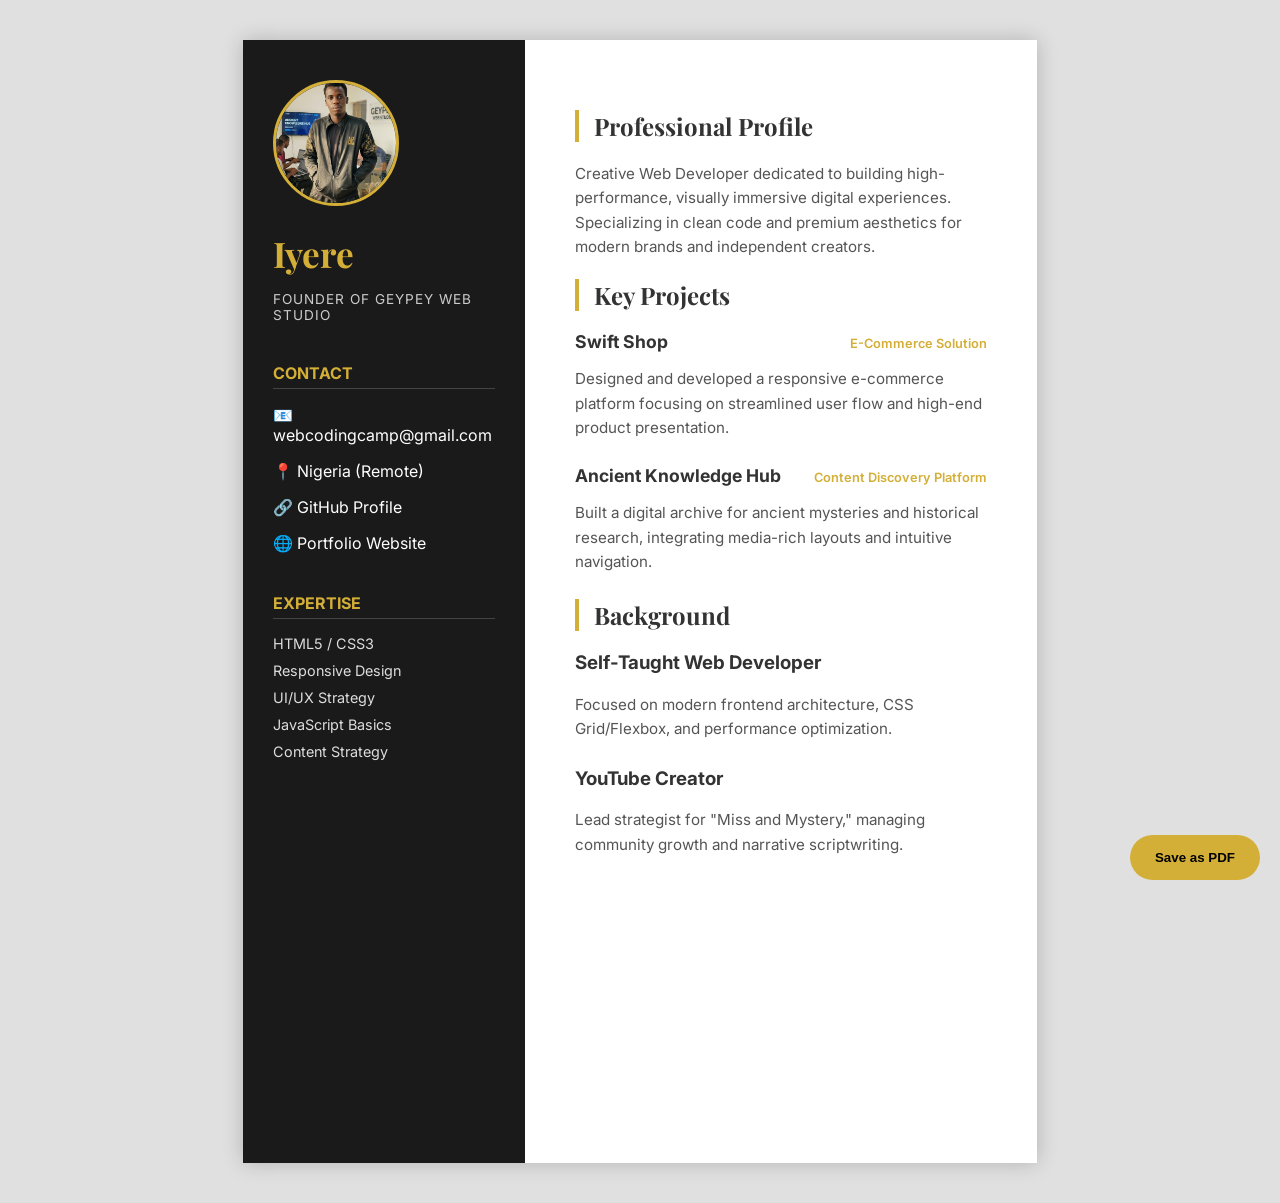
==== commit 8d68e5c8: "Final cleanup of success and resume pages" ====
--- a/resume.html
+++ b/resume.html
@@ -1,4 +1,4 @@
-<<<<<<< HEAD
+
 <!DOCTYPE html>
 <html lang="en">
 <head>
@@ -81,88 +81,3 @@
     <button onclick="window.print()" class="print-btn">Save as PDF</button>
 
 </body>
-=======
-<!DOCTYPE html>
-<html lang="en">
-<head>
-    <meta charset="UTF-8">
-    <meta name="viewport" content="width=device-width, initial-scale=1.0">
-    <title>Iyere | Web Developer Resume</title>
-    <link rel="stylesheet" href="resume-style.css">
-    <link href="https://fonts.googleapis.com/css2?family=Inter:wght@300;400;600&family=Playfair+Display:wght@700&display=swap" rel="stylesheet">
-</head>
-<body>
-
-    <div class="resume-container">
-        <aside class="sidebar">
-            <div class="profile-section">
-                <img src="/img/resume-image.png" alt="Iyere" class="resume-photo">
-                <h1>Iyere</h1>
-                <p class="tagline">Founder of Geypey Web Studio</p>
-            </div>
-
-            <div class="contact-info">
-                <h3>Contact</h3>
-                <p>📧 webcodingcamp@gmail.com</p>
-                <p>📍 Nigeria (Remote)</p>
-                <p>🔗 <a href="https://github.com/iyeregodpower-ctrl" target="_blank">GitHub Profile</a></p>
-                <p>🌐 <a href="#" target="_blank">Portfolio Website</a></p>
-            </div>
-
-            <div class="skills-section">
-                <h3>Expertise</h3>
-                <ul>
-                    <li>HTML5 / CSS3</li>
-                    <li>Responsive Design</li>
-                    <li>UI/UX Strategy</li>
-                    <li>JavaScript Basics</li>
-                    <li>Content Strategy</li>
-                </ul>
-            </div>
-        </aside>
-
-        <main class="main-content">
-            <section class="summary">
-                <h2>Professional Profile</h2>
-                <p>Creative Web Developer dedicated to building high-performance, visually immersive digital experiences. Specializing in clean code and premium aesthetics for modern brands and independent creators.</p>
-            </section>
-
-            <section class="projects">
-                <h2>Key Projects</h2>
-                
-                <div class="project-item">
-                    <div class="project-header">
-                        <h3>Swift Shop</h3>
-                        <span>E-Commerce Solution</span>
-                    </div>
-                    <p>Designed and developed a responsive e-commerce platform focusing on streamlined user flow and high-end product presentation.</p>
-                </div>
-
-                <div class="project-item">
-                    <div class="project-header">
-                        <h3>Ancient Knowledge Hub</h3>
-                        <span>Content Discovery Platform</span>
-                    </div>
-                    <p>Built a digital archive for ancient mysteries and historical research, integrating media-rich layouts and intuitive navigation.</p>
-                </div>
-            </section>
-
-            <section class="education">
-                <h2>Background</h2>
-                <div class="edu-item">
-                    <h3>Self-Taught Web Developer</h3>
-                    <p>Focused on modern frontend architecture, CSS Grid/Flexbox, and performance optimization.</p>
-                </div>
-                <div class="edu-item">
-                    <h3>YouTube Creator</h3>
-                    <p>Lead strategist for "Miss and Mystery," managing community growth and narrative scriptwriting.</p>
-                </div>
-            </section>
-        </main>
-    </div>
-
-    <button onclick="window.print()" class="print-btn">Save as PDF</button>
-
-</body>
->>>>>>> acca3ac43ec12dc1039bd6a8716cd4d06bcf303f
-</html>
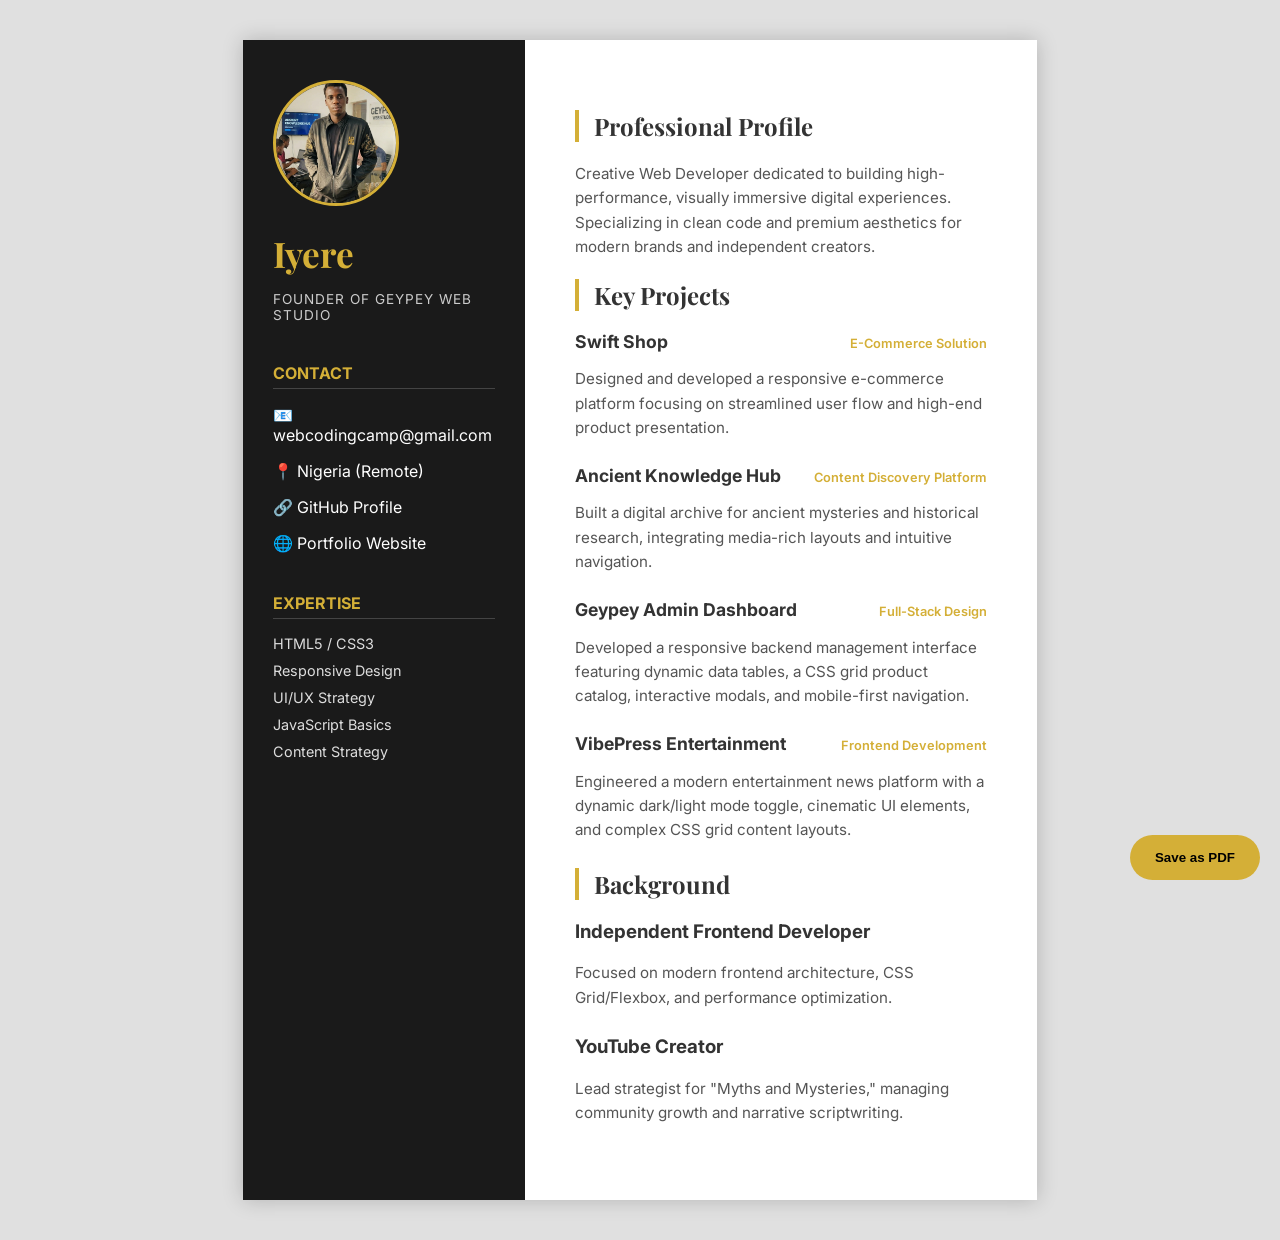
==== commit f79d0bc4: "Added the new VibePress project" ====
--- a/resume.html
+++ b/resume.html
@@ -62,17 +62,37 @@
                     </div>
                     <p>Built a digital archive for ancient mysteries and historical research, integrating media-rich layouts and intuitive navigation.</p>
                 </div>
+
+                <div class="project-item">
+                    <div class="project-header">
+                        <h3>Geypey Admin Dashboard</h3>
+                        <span>Full-Stack Design</span>
+                    </div>
+                    <p>Developed a responsive backend management interface featuring dynamic data tables, a CSS grid product catalog, interactive modals, and mobile-first navigation.</p>
+                </div>
+
+                
+
+                <div class="project-item">
+                    <div class="project-header">
+                        <h3>VibePress Entertainment</h3>
+                        <span>Frontend Development</span>
+                    </div>
+                    <p>Engineered a modern entertainment news platform with a dynamic dark/light mode toggle, cinematic UI elements, and complex CSS grid content layouts.</p>
+                </div>
+
+                
             </section>
 
             <section class="education">
                 <h2>Background</h2>
                 <div class="edu-item">
-                    <h3>Self-Taught Web Developer</h3>
+                    <h3>Independent Frontend Developer</h3>
                     <p>Focused on modern frontend architecture, CSS Grid/Flexbox, and performance optimization.</p>
                 </div>
                 <div class="edu-item">
                     <h3>YouTube Creator</h3>
-                    <p>Lead strategist for "Miss and Mystery," managing community growth and narrative scriptwriting.</p>
+                    <p>Lead strategist for "Myths and Mysteries," managing community growth and narrative scriptwriting.</p>
                 </div>
             </section>
         </main>
